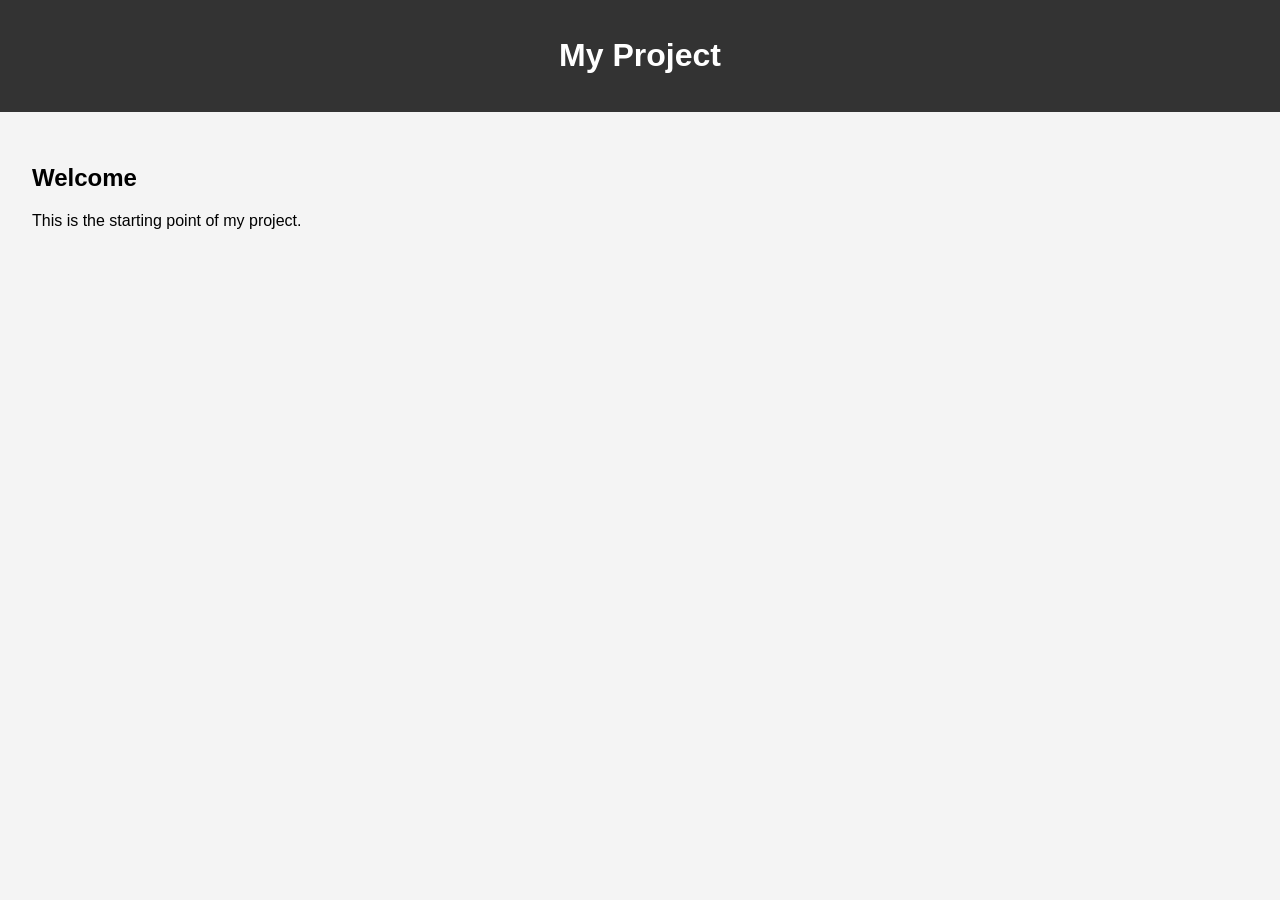
==== index.html @ 61f35910 "Added index and style files" ====
<!DOCTYPE html>
<html lang="en">
<head>
    <meta charset="UTF-8">
    <meta name="viewport" content="width=device-width, initial-scale=1.0">
    <title>My Project</title>
    <link rel="stylesheet" href="styles.css">
</head>
<body>

    <header>
        <h1>My Project</h1>
    </header>

    <main>
        <section>
            <h2>Welcome</h2>
            <p>This is the starting point of my project.</p>
        </section>
    </main>

</body>
</html>
---- styles.css ----
body {
    font-family: Arial, sans-serif;
    margin: 0;
    background-color: #f4f4f4;
}

header {
    background-color: #333;
    color: white;
    padding: 1rem;
    text-align: center;
}

main {
    padding: 2rem;
}
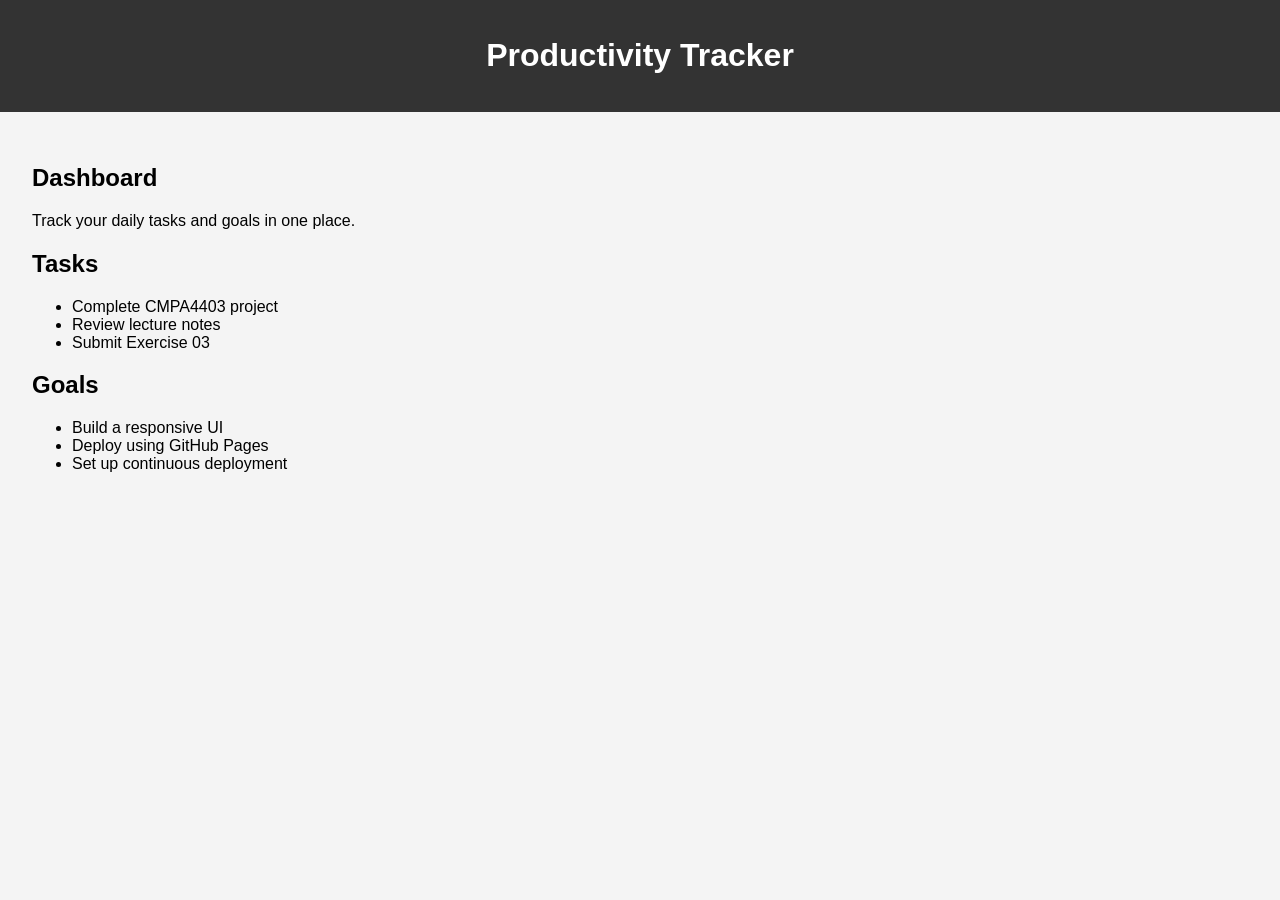
==== commit 9caf0f3d: "Update index.html added index page" ====
--- a/index.html
+++ b/index.html
@@ -3,21 +3,39 @@
 <head>
     <meta charset="UTF-8">
     <meta name="viewport" content="width=device-width, initial-scale=1.0">
-    <title>My Project</title>
+    <title>Productivity Tracker</title>
     <link rel="stylesheet" href="styles.css">
 </head>
 <body>
 
     <header>
-        <h1>My Project</h1>
+        <h1>Productivity Tracker</h1>
     </header>
 
     <main>
         <section>
-            <h2>Welcome</h2>
-            <p>This is the starting point of my project.</p>
+            <h2>Dashboard</h2>
+            <p>Track your daily tasks and goals in one place.</p>
+        </section>
+
+        <section>
+            <h2>Tasks</h2>
+            <ul>
+                <li>Complete CMPA4403 project</li>
+                <li>Review lecture notes</li>
+                <li>Submit Exercise 03</li>
+            </ul>
+        </section>
+
+        <section>
+            <h2>Goals</h2>
+            <ul>
+                <li>Build a responsive UI</li>
+                <li>Deploy using GitHub Pages</li>
+                <li>Set up continuous deployment</li>
+            </ul>
         </section>
     </main>
 
 </body>
-</html>+</html>
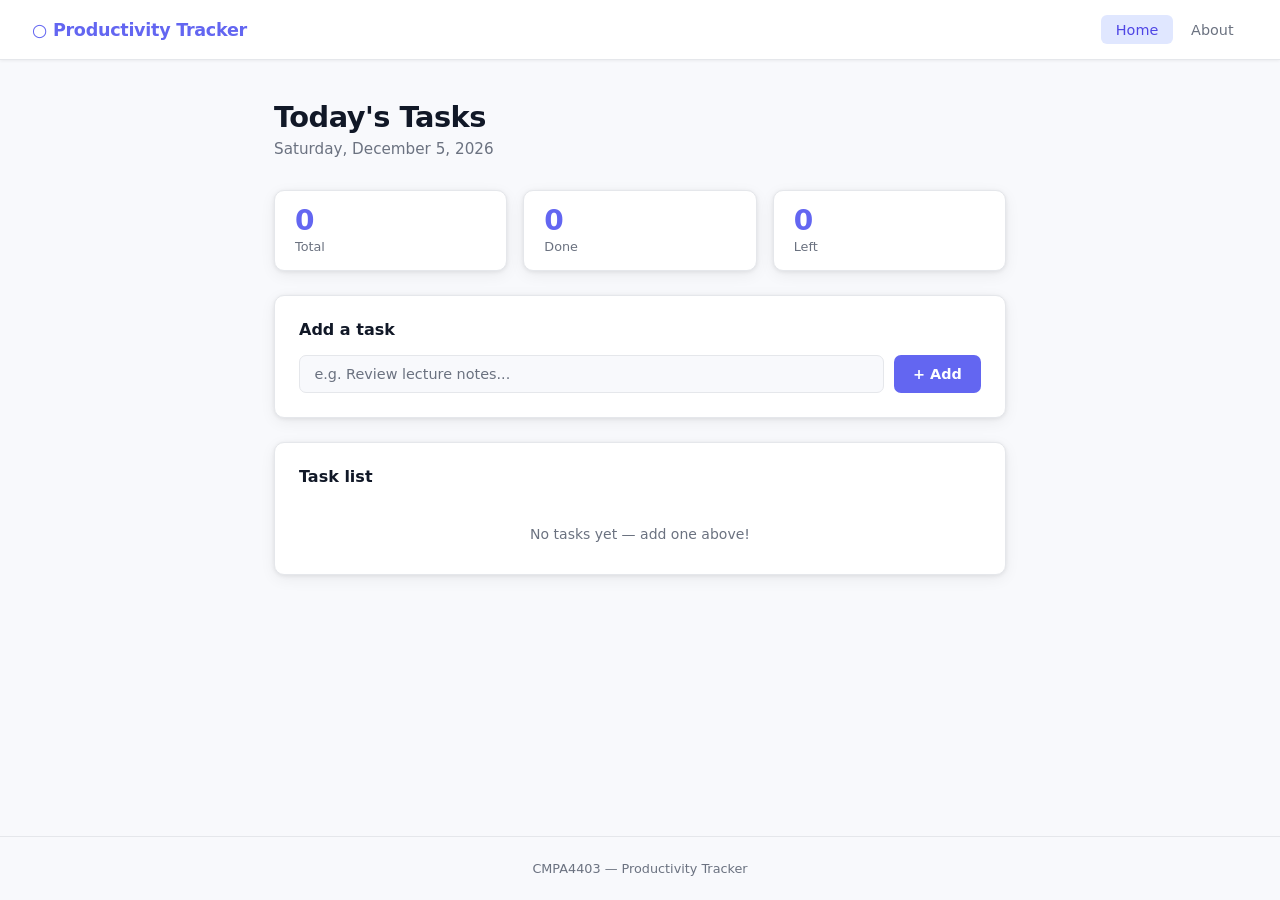
==== commit 6cdbd29e: "Update index.html" ====
--- a/index.html
+++ b/index.html
@@ -9,33 +9,146 @@
 <body>
 
     <header>
-        <h1>Productivity Tracker</h1>
+        <a class="logo" href="index.html">&#9675; Productivity Tracker</a>
+        <nav>
+            <a href="index.html" class="active">Home</a>
+            <a href="about.html">About</a>
+        </nav>
     </header>
 
     <main>
-        <section>
-            <h2>Dashboard</h2>
-            <p>Track your daily tasks and goals in one place.</p>
-        </section>
+        <div class="hero">
+            <h1>Today's Tasks</h1>
+            <p id="date-display"></p>
+        </div>
 
-        <section>
-            <h2>Tasks</h2>
-            <ul>
-                <li>Complete CMPA4403 project</li>
-                <li>Review lecture notes</li>
-                <li>Submit Exercise 03</li>
+        <div class="stats">
+            <div class="stat">
+                <div class="value" id="stat-total">0</div>
+                <div class="label">Total</div>
+            </div>
+            <div class="stat">
+                <div class="value" id="stat-done">0</div>
+                <div class="label">Done</div>
+            </div>
+            <div class="stat">
+                <div class="value" id="stat-left">0</div>
+                <div class="label">Left</div>
+            </div>
+        </div>
+
+        <div class="card">
+            <h2>Add a task</h2>
+            <form class="task-form" id="task-form">
+                <input
+                    type="text"
+                    id="task-input"
+                    placeholder="e.g. Review lecture notes..."
+                    autocomplete="off"
+                    maxlength="120"
+                />
+                <button type="submit" class="btn">+ Add</button>
+            </form>
+        </div>
+
+        <div class="card">
+            <h2>Task list</h2>
+            <ul class="task-list" id="task-list">
+                <li class="empty-state" id="empty-msg">No tasks yet — add one above!</li>
             </ul>
-        </section>
+        </div>
+    </main>
 
-        <section>
-            <h2>Goals</h2>
-            <ul>
-                <li>Build a responsive UI</li>
-                <li>Deploy using GitHub Pages</li>
-                <li>Set up continuous deployment</li>
-            </ul>
-        </section>
-    </main>
+    <footer>
+        CMPA4403 &mdash; Productivity Tracker
+    </footer>
+
+    <script>
+        // ── Date display ──
+        const dateEl = document.getElementById('date-display');
+        dateEl.textContent = new Date().toLocaleDateString('en-US', {
+            weekday: 'long', year: 'numeric', month: 'long', day: 'numeric'
+        });
+
+        // ── State (persisted in localStorage) ──
+        const STORAGE_KEY = 'pt_tasks';
+        let tasks = JSON.parse(localStorage.getItem(STORAGE_KEY) || '[]');
+
+        function save() {
+            localStorage.setItem(STORAGE_KEY, JSON.stringify(tasks));
+        }
+
+        // ── Render ──
+        function render() {
+            const list = document.getElementById('task-list');
+            const emptyMsg = document.getElementById('empty-msg');
+
+            // stats
+            const total = tasks.length;
+            const done = tasks.filter(t => t.done).length;
+            document.getElementById('stat-total').textContent = total;
+            document.getElementById('stat-done').textContent = done;
+            document.getElementById('stat-left').textContent = total - done;
+
+            // clear list (keep empty-msg element)
+            Array.from(list.querySelectorAll('.task-item')).forEach(el => el.remove());
+            emptyMsg.style.display = total === 0 ? 'block' : 'none';
+
+            tasks.forEach((task, i) => {
+                const li = document.createElement('li');
+                li.className = 'task-item' + (task.done ? ' done' : '');
+
+                const cb = document.createElement('input');
+                cb.type = 'checkbox';
+                cb.checked = task.done;
+                cb.addEventListener('change', () => {
+                    tasks[i].done = cb.checked;
+                    save();
+                    render();
+                });
+
+                const label = document.createElement('span');
+                label.className = 'task-label';
+                label.textContent = task.text;
+                label.addEventListener('click', () => {
+                    cb.checked = !cb.checked;
+                    tasks[i].done = cb.checked;
+                    save();
+                    render();
+                });
+
+                const del = document.createElement('button');
+                del.className = 'delete-btn';
+                del.title = 'Remove';
+                del.innerHTML = '&#10005;';
+                del.addEventListener('click', () => {
+                    tasks.splice(i, 1);
+                    save();
+                    render();
+                });
+
+                li.appendChild(cb);
+                li.appendChild(label);
+                li.appendChild(del);
+                list.appendChild(li);
+            });
+        }
+
+        // ── Add task ──
+        document.getElementById('task-form').addEventListener('submit', e => {
+            e.preventDefault();
+            const input = document.getElementById('task-input');
+            const text = input.value.trim();
+            if (!text) return;
+            tasks.push({ text, done: false });
+            save();
+            render();
+            input.value = '';
+            input.focus();
+        });
+
+        render();
+    </script>
 
 </body>
 </html>
--- a/styles.css
+++ b/styles.css
@@ -1,16 +1,328 @@
+/* ── Reset & Variables ── */
+*, *::before, *::after {
+    box-sizing: border-box;
+    margin: 0;
+    padding: 0;
+}
+
+:root {
+    --accent: #6366f1;
+    --accent-dark: #4f46e5;
+    --accent-light: #e0e7ff;
+    --bg: #f8f9fc;
+    --surface: #ffffff;
+    --border: #e5e7eb;
+    --text: #111827;
+    --muted: #6b7280;
+    --danger: #ef4444;
+    --success: #22c55e;
+    --radius: 10px;
+    --shadow: 0 1px 4px rgba(0,0,0,0.08), 0 4px 16px rgba(0,0,0,0.06);
+}
+
 body {
-    font-family: Arial, sans-serif;
-    margin: 0;
-    background-color: #f4f4f4;
-}
-
+    font-family: 'Segoe UI', system-ui, sans-serif;
+    background: var(--bg);
+    color: var(--text);
+    min-height: 100vh;
+    display: flex;
+    flex-direction: column;
+}
+
+/* ── Nav ── */
 header {
-    background-color: #333;
-    color: white;
-    padding: 1rem;
+    background: var(--surface);
+    border-bottom: 1px solid var(--border);
+    padding: 0 2rem;
+    display: flex;
+    align-items: center;
+    justify-content: space-between;
+    height: 60px;
+    position: sticky;
+    top: 0;
+    z-index: 10;
+    box-shadow: 0 1px 3px rgba(0,0,0,0.06);
+}
+
+.logo {
+    font-size: 1.1rem;
+    font-weight: 700;
+    color: var(--accent);
+    text-decoration: none;
+    letter-spacing: -0.3px;
+}
+
+nav {
+    display: flex;
+    gap: 0.25rem;
+}
+
+nav a {
+    text-decoration: none;
+    color: var(--muted);
+    font-size: 0.9rem;
+    font-weight: 500;
+    padding: 0.4rem 0.9rem;
+    border-radius: 6px;
+    transition: background 0.15s, color 0.15s;
+}
+
+nav a:hover {
+    background: var(--bg);
+    color: var(--text);
+}
+
+nav a.active {
+    background: var(--accent-light);
+    color: var(--accent-dark);
+}
+
+/* ── Main layout ── */
+main {
+    flex: 1;
+    max-width: 780px;
+    width: 100%;
+    margin: 2.5rem auto;
+    padding: 0 1.5rem;
+}
+
+/* ── Page hero ── */
+.hero {
+    margin-bottom: 2rem;
+}
+
+.hero h1 {
+    font-size: 1.8rem;
+    font-weight: 700;
+    letter-spacing: -0.5px;
+}
+
+.hero p {
+    color: var(--muted);
+    margin-top: 0.35rem;
+    font-size: 0.95rem;
+}
+
+/* ── Cards ── */
+.card {
+    background: var(--surface);
+    border: 1px solid var(--border);
+    border-radius: var(--radius);
+    padding: 1.5rem;
+    box-shadow: var(--shadow);
+    margin-bottom: 1.5rem;
+}
+
+.card h2 {
+    font-size: 1rem;
+    font-weight: 600;
+    margin-bottom: 1rem;
+    color: var(--text);
+}
+
+/* ── Task input ── */
+.task-form {
+    display: flex;
+    gap: 0.6rem;
+}
+
+.task-form input {
+    flex: 1;
+    border: 1px solid var(--border);
+    border-radius: 7px;
+    padding: 0.6rem 0.9rem;
+    font-size: 0.9rem;
+    font-family: inherit;
+    color: var(--text);
+    background: var(--bg);
+    transition: border-color 0.15s, box-shadow 0.15s;
+    outline: none;
+}
+
+.task-form input:focus {
+    border-color: var(--accent);
+    box-shadow: 0 0 0 3px rgba(99,102,241,0.15);
+}
+
+.task-form input::placeholder {
+    color: var(--muted);
+}
+
+.btn {
+    background: var(--accent);
+    color: #fff;
+    border: none;
+    border-radius: 7px;
+    padding: 0.6rem 1.2rem;
+    font-size: 0.9rem;
+    font-weight: 600;
+    font-family: inherit;
+    cursor: pointer;
+    transition: background 0.15s;
+    white-space: nowrap;
+}
+
+.btn:hover {
+    background: var(--accent-dark);
+}
+
+/* ── Task list ── */
+.task-list {
+    list-style: none;
+    margin-top: 1rem;
+    display: flex;
+    flex-direction: column;
+    gap: 0.5rem;
+}
+
+.task-item {
+    display: flex;
+    align-items: center;
+    gap: 0.75rem;
+    padding: 0.65rem 0.75rem;
+    border: 1px solid var(--border);
+    border-radius: 7px;
+    background: var(--bg);
+    transition: border-color 0.15s;
+}
+
+.task-item:hover {
+    border-color: #d1d5db;
+}
+
+.task-item input[type="checkbox"] {
+    width: 16px;
+    height: 16px;
+    accent-color: var(--accent);
+    cursor: pointer;
+    flex-shrink: 0;
+}
+
+.task-item .task-label {
+    flex: 1;
+    font-size: 0.9rem;
+    cursor: pointer;
+    transition: color 0.15s;
+}
+
+.task-item.done .task-label {
+    text-decoration: line-through;
+    color: var(--muted);
+}
+
+.task-item .delete-btn {
+    background: none;
+    border: none;
+    cursor: pointer;
+    color: #d1d5db;
+    font-size: 1rem;
+    line-height: 1;
+    padding: 0 0.2rem;
+    transition: color 0.15s;
+}
+
+.task-item .delete-btn:hover {
+    color: var(--danger);
+}
+
+.empty-state {
     text-align: center;
-}
-
-main {
-    padding: 2rem;
-}+    color: var(--muted);
+    font-size: 0.875rem;
+    padding: 1.5rem 0 0.5rem;
+}
+
+/* ── Stats bar ── */
+.stats {
+    display: grid;
+    grid-template-columns: repeat(3, 1fr);
+    gap: 1rem;
+    margin-bottom: 1.5rem;
+}
+
+.stat {
+    background: var(--surface);
+    border: 1px solid var(--border);
+    border-radius: var(--radius);
+    padding: 1rem 1.25rem;
+    box-shadow: var(--shadow);
+}
+
+.stat .value {
+    font-size: 1.75rem;
+    font-weight: 700;
+    color: var(--accent);
+    line-height: 1;
+}
+
+.stat .label {
+    font-size: 0.8rem;
+    color: var(--muted);
+    margin-top: 0.3rem;
+}
+
+/* ── About page ── */
+.about-section {
+    display: flex;
+    flex-direction: column;
+    gap: 1.5rem;
+}
+
+.about-section p {
+    font-size: 0.95rem;
+    line-height: 1.7;
+    color: #374151;
+}
+
+.tag-list {
+    display: flex;
+    flex-wrap: wrap;
+    gap: 0.5rem;
+    margin-top: 0.5rem;
+}
+
+.tag {
+    background: var(--accent-light);
+    color: var(--accent-dark);
+    font-size: 0.8rem;
+    font-weight: 600;
+    padding: 0.3rem 0.8rem;
+    border-radius: 999px;
+}
+
+/* ── Footer ── */
+footer {
+    text-align: center;
+    padding: 1.5rem;
+    font-size: 0.8rem;
+    color: var(--muted);
+    border-top: 1px solid var(--border);
+}
+
+/* ── Responsive ── */
+@media (max-width: 540px) {
+    header {
+        padding: 0 1rem;
+    }
+
+    main {
+        margin: 1.5rem auto;
+    }
+
+    .stats {
+        grid-template-columns: repeat(3, 1fr);
+        gap: 0.6rem;
+    }
+
+    .stat .value {
+        font-size: 1.4rem;
+    }
+
+    .task-form {
+        flex-direction: column;
+    }
+
+    .btn {
+        width: 100%;
+    }
+}
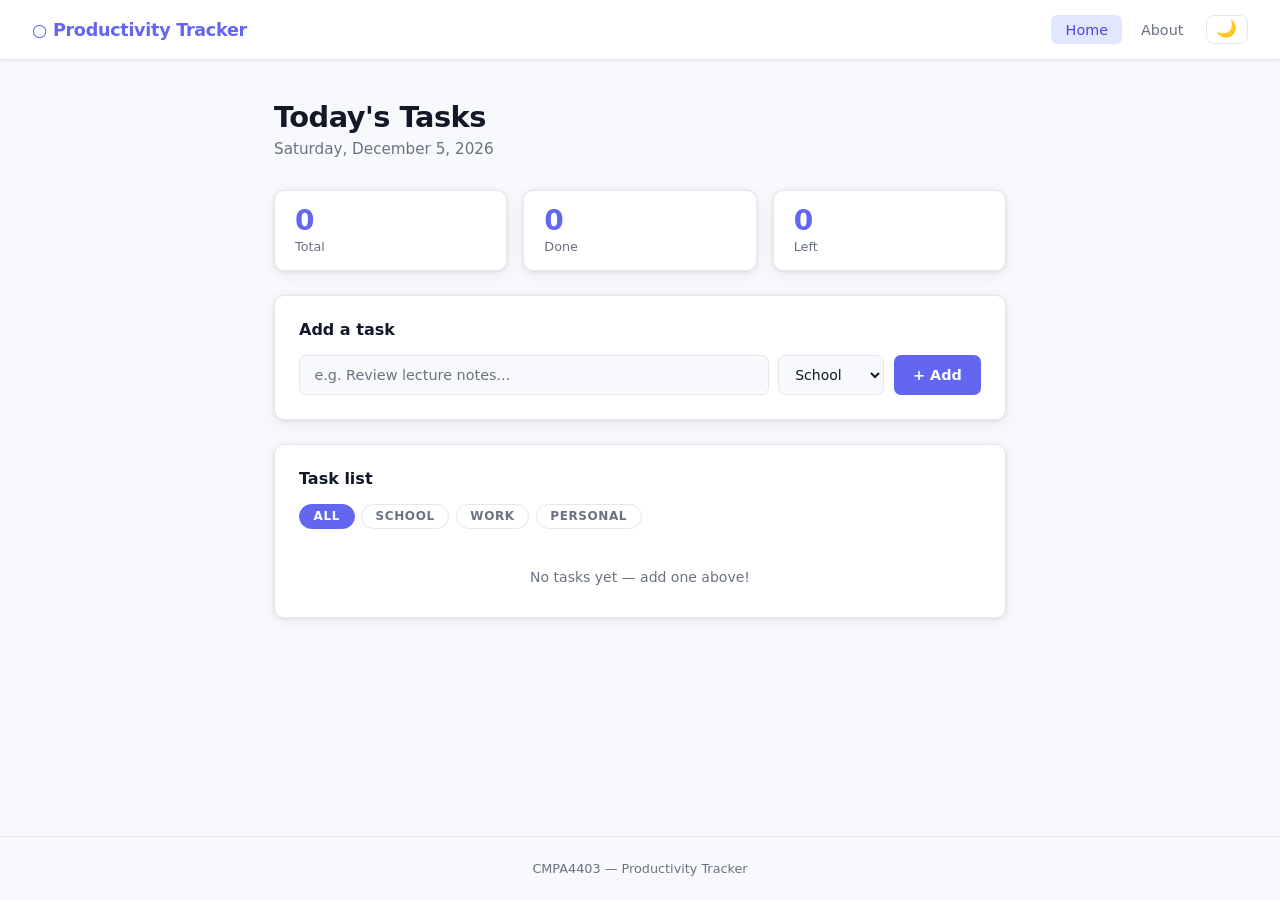
==== commit 7aa4ddc5: "Add categories, dark mode, and hover transitions" ====
--- a/index.html
+++ b/index.html
@@ -4,16 +4,21 @@
     <meta charset="UTF-8">
     <meta name="viewport" content="width=device-width, initial-scale=1.0">
     <title>Productivity Tracker</title>
+    <!-- Anti-flash: apply saved theme before paint -->
+    <script>(function(){var t=localStorage.getItem('pt_theme')||'light';document.documentElement.setAttribute('data-theme',t);})();</script>
     <link rel="stylesheet" href="styles.css">
 </head>
 <body>
 
     <header>
         <a class="logo" href="index.html">&#9675; Productivity Tracker</a>
-        <nav>
-            <a href="index.html" class="active">Home</a>
-            <a href="about.html">About</a>
-        </nav>
+        <div class="header-right">
+            <nav>
+                <a href="index.html" class="active">Home</a>
+                <a href="about.html">About</a>
+            </nav>
+            <button class="theme-toggle" id="theme-toggle" title="Toggle dark mode">🌙</button>
+        </div>
     </header>
 
     <main>
@@ -47,12 +52,23 @@
                     autocomplete="off"
                     maxlength="120"
                 />
+                <select id="cat-select">
+                    <option value="school">School</option>
+                    <option value="work">Work</option>
+                    <option value="personal">Personal</option>
+                </select>
                 <button type="submit" class="btn">+ Add</button>
             </form>
         </div>
 
         <div class="card">
             <h2>Task list</h2>
+            <div class="filter-tabs">
+                <button class="filter-btn active" data-filter="all">All</button>
+                <button class="filter-btn" data-filter="school">School</button>
+                <button class="filter-btn" data-filter="work">Work</button>
+                <button class="filter-btn" data-filter="personal">Personal</button>
+            </div>
             <ul class="task-list" id="task-list">
                 <li class="empty-state" id="empty-msg">No tasks yet — add one above!</li>
             </ul>
@@ -65,70 +81,109 @@
 
     <script>
         // ── Date display ──
-        const dateEl = document.getElementById('date-display');
-        dateEl.textContent = new Date().toLocaleDateString('en-US', {
+        document.getElementById('date-display').textContent = new Date().toLocaleDateString('en-US', {
             weekday: 'long', year: 'numeric', month: 'long', day: 'numeric'
         });
 
-        // ── State (persisted in localStorage) ──
+        // ── Dark mode toggle ──
+        const themeToggle = document.getElementById('theme-toggle');
+        const root = document.documentElement;
+
+        function syncToggleIcon() {
+            themeToggle.textContent = root.getAttribute('data-theme') === 'dark' ? '☀️' : '🌙';
+        }
+        syncToggleIcon();
+
+        themeToggle.addEventListener('click', () => {
+            const next = root.getAttribute('data-theme') === 'dark' ? 'light' : 'dark';
+            root.setAttribute('data-theme', next);
+            localStorage.setItem('pt_theme', next);
+            syncToggleIcon();
+        });
+
+        // ── State ──
         const STORAGE_KEY = 'pt_tasks';
         let tasks = JSON.parse(localStorage.getItem(STORAGE_KEY) || '[]');
+        let activeFilter = 'all';
 
         function save() {
             localStorage.setItem(STORAGE_KEY, JSON.stringify(tasks));
         }
+
+        // ── Filter tabs ──
+        document.querySelectorAll('.filter-btn').forEach(btn => {
+            btn.addEventListener('click', () => {
+                activeFilter = btn.dataset.filter;
+                document.querySelectorAll('.filter-btn').forEach(b => b.classList.remove('active'));
+                btn.classList.add('active');
+                render();
+            });
+        });
 
         // ── Render ──
         function render() {
             const list = document.getElementById('task-list');
             const emptyMsg = document.getElementById('empty-msg');
 
-            // stats
+            // Stats always reflect all tasks
             const total = tasks.length;
-            const done = tasks.filter(t => t.done).length;
+            const done  = tasks.filter(t => t.done).length;
             document.getElementById('stat-total').textContent = total;
-            document.getElementById('stat-done').textContent = done;
-            document.getElementById('stat-left').textContent = total - done;
-
-            // clear list (keep empty-msg element)
+            document.getElementById('stat-done').textContent  = done;
+            document.getElementById('stat-left').textContent  = total - done;
+
+            // Clear existing items
             Array.from(list.querySelectorAll('.task-item')).forEach(el => el.remove());
-            emptyMsg.style.display = total === 0 ? 'block' : 'none';
-
-            tasks.forEach((task, i) => {
+
+            // Filter
+            const filtered = activeFilter === 'all'
+                ? tasks
+                : tasks.filter(t => t.category === activeFilter);
+
+            emptyMsg.style.display = filtered.length === 0 ? 'block' : 'none';
+            emptyMsg.textContent   = tasks.length === 0
+                ? 'No tasks yet — add one above!'
+                : `No ${activeFilter} tasks.`;
+
+            filtered.forEach(task => {
+                const realIdx = tasks.indexOf(task);
                 const li = document.createElement('li');
                 li.className = 'task-item' + (task.done ? ' done' : '');
+                if (task.category) li.dataset.category = task.category;
 
                 const cb = document.createElement('input');
-                cb.type = 'checkbox';
+                cb.type    = 'checkbox';
                 cb.checked = task.done;
                 cb.addEventListener('change', () => {
-                    tasks[i].done = cb.checked;
-                    save();
-                    render();
+                    tasks[realIdx].done = cb.checked;
+                    save(); render();
                 });
 
                 const label = document.createElement('span');
-                label.className = 'task-label';
+                label.className   = 'task-label';
                 label.textContent = task.text;
                 label.addEventListener('click', () => {
                     cb.checked = !cb.checked;
-                    tasks[i].done = cb.checked;
-                    save();
-                    render();
+                    tasks[realIdx].done = cb.checked;
+                    save(); render();
                 });
+
+                const badge = document.createElement('span');
+                badge.className   = `cat-badge cat-${task.category}`;
+                badge.textContent = task.category;
 
                 const del = document.createElement('button');
                 del.className = 'delete-btn';
-                del.title = 'Remove';
+                del.title     = 'Remove';
                 del.innerHTML = '&#10005;';
                 del.addEventListener('click', () => {
-                    tasks.splice(i, 1);
-                    save();
-                    render();
+                    tasks.splice(realIdx, 1);
+                    save(); render();
                 });
 
                 li.appendChild(cb);
                 li.appendChild(label);
+                if (task.category) li.appendChild(badge);
                 li.appendChild(del);
                 list.appendChild(li);
             });
@@ -138,9 +193,9 @@
         document.getElementById('task-form').addEventListener('submit', e => {
             e.preventDefault();
             const input = document.getElementById('task-input');
-            const text = input.value.trim();
+            const text  = input.value.trim();
             if (!text) return;
-            tasks.push({ text, done: false });
+            tasks.push({ text, done: false, category: document.getElementById('cat-select').value });
             save();
             render();
             input.value = '';
--- a/styles.css
+++ b/styles.css
@@ -6,18 +6,53 @@
 }
 
 :root {
-    --accent: #6366f1;
-    --accent-dark: #4f46e5;
+    --accent:       #6366f1;
+    --accent-dark:  #4f46e5;
     --accent-light: #e0e7ff;
-    --bg: #f8f9fc;
-    --surface: #ffffff;
-    --border: #e5e7eb;
-    --text: #111827;
-    --muted: #6b7280;
-    --danger: #ef4444;
-    --success: #22c55e;
-    --radius: 10px;
-    --shadow: 0 1px 4px rgba(0,0,0,0.08), 0 4px 16px rgba(0,0,0,0.06);
+    --bg:           #f8f9fc;
+    --surface:      #ffffff;
+    --border:       #e5e7eb;
+    --text:         #111827;
+    --muted:        #6b7280;
+    --danger:       #ef4444;
+    --radius:       10px;
+    --shadow:       0 1px 4px rgba(0,0,0,0.08), 0 4px 16px rgba(0,0,0,0.06);
+
+    /* Category palette */
+    --cat-school-bg:     #dbeafe;
+    --cat-school-text:   #1d4ed8;
+    --cat-school-border: #3b82f6;
+    --cat-work-bg:       #fef3c7;
+    --cat-work-text:     #b45309;
+    --cat-work-border:   #f59e0b;
+    --cat-personal-bg:   #d1fae5;
+    --cat-personal-text: #065f46;
+    --cat-personal-border: #10b981;
+}
+
+[data-theme="dark"] {
+    --bg:           #0f1117;
+    --surface:      #1a1d27;
+    --border:       #2a2d3e;
+    --text:         #e8e9f0;
+    --muted:        #6b7080;
+    --accent:       #818cf8;
+    --accent-dark:  #6366f1;
+    --accent-light: rgba(99,102,241,0.18);
+    --shadow:       0 1px 4px rgba(0,0,0,0.3), 0 4px 16px rgba(0,0,0,0.2);
+
+    --cat-school-bg:     rgba(59,130,246,0.18);
+    --cat-school-text:   #93c5fd;
+    --cat-work-bg:       rgba(245,158,11,0.18);
+    --cat-work-text:     #fcd34d;
+    --cat-personal-bg:   rgba(16,185,129,0.18);
+    --cat-personal-text: #6ee7b7;
+}
+
+/* ── Theme transition ── */
+body, header, .card, .stat, .task-item,
+.task-form input, .task-form select, footer {
+    transition: background 0.25s, color 0.25s, border-color 0.25s, box-shadow 0.25s;
 }
 
 body {
@@ -29,7 +64,7 @@
     flex-direction: column;
 }
 
-/* ── Nav ── */
+/* ── Header / Nav ── */
 header {
     background: var(--surface);
     border-bottom: 1px solid var(--border);
@@ -50,6 +85,15 @@
     color: var(--accent);
     text-decoration: none;
     letter-spacing: -0.3px;
+    transition: opacity 0.15s;
+}
+
+.logo:hover { opacity: 0.8; }
+
+.header-right {
+    display: flex;
+    align-items: center;
+    gap: 0.5rem;
 }
 
 nav {
@@ -75,6 +119,24 @@
 nav a.active {
     background: var(--accent-light);
     color: var(--accent-dark);
+}
+
+/* ── Dark mode toggle ── */
+.theme-toggle {
+    background: none;
+    border: 1px solid var(--border);
+    border-radius: 8px;
+    padding: 0.3rem 0.6rem;
+    font-size: 1.05rem;
+    cursor: pointer;
+    line-height: 1;
+    color: var(--text);
+    transition: background 0.15s, border-color 0.15s, transform 0.2s;
+}
+
+.theme-toggle:hover {
+    background: var(--bg);
+    transform: scale(1.12) rotate(18deg);
 }
 
 /* ── Main layout ── */
@@ -86,10 +148,8 @@
     padding: 0 1.5rem;
 }
 
-/* ── Page hero ── */
-.hero {
-    margin-bottom: 2rem;
-}
+/* ── Hero ── */
+.hero { margin-bottom: 2rem; }
 
 .hero h1 {
     font-size: 1.8rem;
@@ -120,14 +180,16 @@
     color: var(--text);
 }
 
-/* ── Task input ── */
+/* ── Task form ── */
 .task-form {
     display: flex;
     gap: 0.6rem;
+    flex-wrap: wrap;
 }
 
 .task-form input {
     flex: 1;
+    min-width: 160px;
     border: 1px solid var(--border);
     border-radius: 7px;
     padding: 0.6rem 0.9rem;
@@ -135,8 +197,8 @@
     font-family: inherit;
     color: var(--text);
     background: var(--bg);
+    outline: none;
     transition: border-color 0.15s, box-shadow 0.15s;
-    outline: none;
 }
 
 .task-form input:focus {
@@ -144,8 +206,24 @@
     box-shadow: 0 0 0 3px rgba(99,102,241,0.15);
 }
 
-.task-form input::placeholder {
-    color: var(--muted);
+.task-form input::placeholder { color: var(--muted); }
+
+.task-form select {
+    border: 1px solid var(--border);
+    border-radius: 7px;
+    padding: 0.6rem 0.75rem;
+    font-size: 0.875rem;
+    font-family: inherit;
+    color: var(--text);
+    background: var(--bg);
+    cursor: pointer;
+    outline: none;
+    transition: border-color 0.15s, box-shadow 0.15s;
+}
+
+.task-form select:focus {
+    border-color: var(--accent);
+    box-shadow: 0 0 0 3px rgba(99,102,241,0.15);
 }
 
 .btn {
@@ -158,18 +236,54 @@
     font-weight: 600;
     font-family: inherit;
     cursor: pointer;
-    transition: background 0.15s;
     white-space: nowrap;
+    transition: background 0.15s, transform 0.12s, box-shadow 0.12s;
 }
 
 .btn:hover {
     background: var(--accent-dark);
-}
+    transform: translateY(-1px);
+    box-shadow: 0 4px 12px rgba(99,102,241,0.35);
+}
+
+.btn:active { transform: translateY(0); }
+
+/* ── Category filter tabs ── */
+.filter-tabs {
+    display: flex;
+    gap: 0.4rem;
+    margin-bottom: 1rem;
+    flex-wrap: wrap;
+}
+
+.filter-btn {
+    background: none;
+    border: 1px solid var(--border);
+    border-radius: 999px;
+    padding: 0.28rem 0.85rem;
+    font-size: 0.75rem;
+    font-weight: 700;
+    font-family: inherit;
+    color: var(--muted);
+    cursor: pointer;
+    text-transform: uppercase;
+    letter-spacing: 0.05em;
+    transition: all 0.15s;
+}
+
+.filter-btn:hover {
+    border-color: var(--accent);
+    color: var(--accent);
+}
+
+.filter-btn.active                          { background: var(--accent);              border-color: var(--accent);              color: #fff; }
+.filter-btn[data-filter="school"].active    { background: var(--cat-school-border);   border-color: var(--cat-school-border);   color: #fff; }
+.filter-btn[data-filter="work"].active      { background: var(--cat-work-border);     border-color: var(--cat-work-border);     color: #fff; }
+.filter-btn[data-filter="personal"].active  { background: var(--cat-personal-border); border-color: var(--cat-personal-border); color: #fff; }
 
 /* ── Task list ── */
 .task-list {
     list-style: none;
-    margin-top: 1rem;
     display: flex;
     flex-direction: column;
     gap: 0.5rem;
@@ -179,16 +293,22 @@
     display: flex;
     align-items: center;
     gap: 0.75rem;
-    padding: 0.65rem 0.75rem;
-    border: 1px solid var(--border);
+    padding: 0.65rem 0.75rem 0.65rem 0.65rem;
+    border: 1px solid var(--border);
+    border-left: 4px solid var(--border);
     border-radius: 7px;
     background: var(--bg);
-    transition: border-color 0.15s;
+    transition: transform 0.18s, box-shadow 0.18s;
 }
 
 .task-item:hover {
-    border-color: #d1d5db;
-}
+    transform: translateY(-1px);
+    box-shadow: 0 4px 14px rgba(0,0,0,0.08);
+}
+
+.task-item[data-category="school"]   { border-left-color: var(--cat-school-border); }
+.task-item[data-category="work"]     { border-left-color: var(--cat-work-border); }
+.task-item[data-category="personal"] { border-left-color: var(--cat-personal-border); }
 
 .task-item input[type="checkbox"] {
     width: 16px;
@@ -210,6 +330,22 @@
     color: var(--muted);
 }
 
+/* ── Category badge ── */
+.cat-badge {
+    font-size: 0.68rem;
+    font-weight: 700;
+    padding: 0.18rem 0.55rem;
+    border-radius: 999px;
+    text-transform: uppercase;
+    letter-spacing: 0.05em;
+    white-space: nowrap;
+    flex-shrink: 0;
+}
+
+.cat-badge.cat-school   { background: var(--cat-school-bg);   color: var(--cat-school-text); }
+.cat-badge.cat-work     { background: var(--cat-work-bg);     color: var(--cat-work-text); }
+.cat-badge.cat-personal { background: var(--cat-personal-bg); color: var(--cat-personal-text); }
+
 .task-item .delete-btn {
     background: none;
     border: none;
@@ -218,11 +354,13 @@
     font-size: 1rem;
     line-height: 1;
     padding: 0 0.2rem;
-    transition: color 0.15s;
+    flex-shrink: 0;
+    transition: color 0.15s, transform 0.12s;
 }
 
 .task-item .delete-btn:hover {
     color: var(--danger);
+    transform: scale(1.2);
 }
 
 .empty-state {
@@ -232,7 +370,7 @@
     padding: 1.5rem 0 0.5rem;
 }
 
-/* ── Stats bar ── */
+/* ── Stats ── */
 .stats {
     display: grid;
     grid-template-columns: repeat(3, 1fr);
@@ -246,6 +384,13 @@
     border-radius: var(--radius);
     padding: 1rem 1.25rem;
     box-shadow: var(--shadow);
+    transition: transform 0.18s, box-shadow 0.18s;
+    cursor: default;
+}
+
+.stat:hover {
+    transform: translateY(-2px);
+    box-shadow: 0 6px 20px rgba(0,0,0,0.1);
 }
 
 .stat .value {
@@ -271,7 +416,7 @@
 .about-section p {
     font-size: 0.95rem;
     line-height: 1.7;
-    color: #374151;
+    color: var(--text);
 }
 
 .tag-list {
@@ -301,28 +446,12 @@
 
 /* ── Responsive ── */
 @media (max-width: 540px) {
-    header {
-        padding: 0 1rem;
-    }
-
-    main {
-        margin: 1.5rem auto;
-    }
-
-    .stats {
-        grid-template-columns: repeat(3, 1fr);
-        gap: 0.6rem;
-    }
-
-    .stat .value {
-        font-size: 1.4rem;
-    }
-
-    .task-form {
-        flex-direction: column;
-    }
-
-    .btn {
-        width: 100%;
-    }
-}
+    header { padding: 0 1rem; }
+    main { margin: 1.5rem auto; }
+
+    .stats { gap: 0.6rem; }
+    .stat .value { font-size: 1.4rem; }
+
+    .task-form { flex-direction: column; }
+    .task-form select, .btn { width: 100%; }
+}
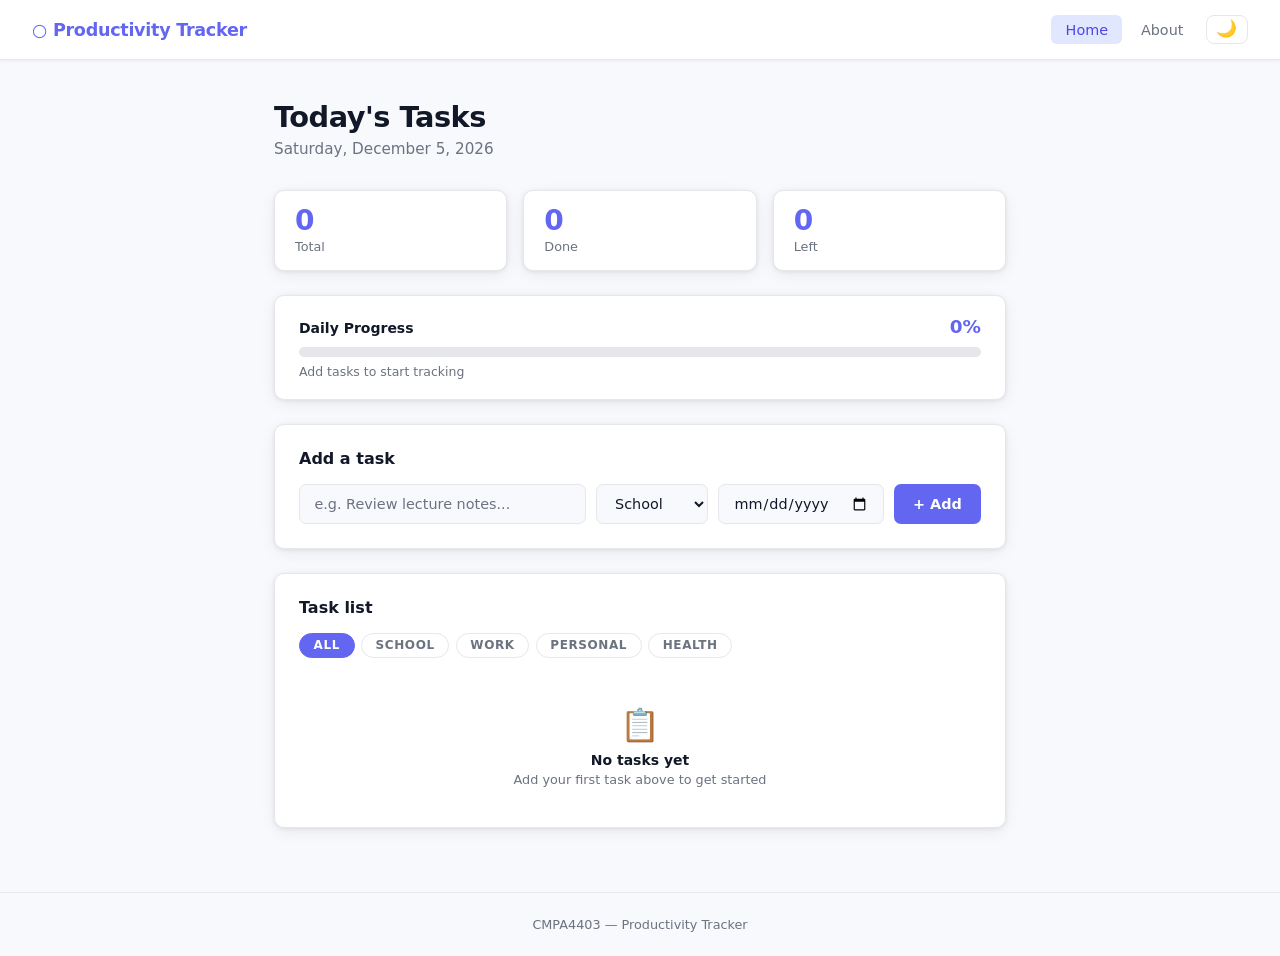
==== commit cd766b69: "Add progress bar, due dates with overdue flagging, Health category, and input validation" ====
--- a/index.html
+++ b/index.html
@@ -5,7 +5,7 @@
     <meta name="viewport" content="width=device-width, initial-scale=1.0">
     <title>Productivity Tracker</title>
     <!-- Anti-flash: apply saved theme before paint -->
-    <script>(function(){var t=localStorage.getItem('pt_theme')||'light';document.documentElement.setAttribute('data-theme',t);})();</script>
+    <script>try{var t=localStorage.getItem('pt_theme')||'light';document.documentElement.setAttribute('data-theme',t);}catch(e){document.documentElement.setAttribute('data-theme','light');}</script>
     <link rel="stylesheet" href="styles.css">
 </head>
 <body>
@@ -27,6 +27,7 @@
             <p id="date-display"></p>
         </div>
 
+        <!-- Stats -->
         <div class="stats">
             <div class="stat">
                 <div class="value" id="stat-total">0</div>
@@ -42,25 +43,44 @@
             </div>
         </div>
 
+        <!-- Progress bar -->
+        <div class="progress-wrap">
+            <div class="progress-header">
+                <span class="progress-title">Daily Progress</span>
+                <span class="progress-pct" id="progress-pct">0%</span>
+            </div>
+            <div class="progress-track">
+                <div class="progress-fill" id="progress-fill"></div>
+            </div>
+            <div class="progress-sub" id="progress-sub">Add tasks to start tracking</div>
+        </div>
+
+        <!-- Add task -->
         <div class="card">
             <h2>Add a task</h2>
             <form class="task-form" id="task-form">
-                <input
-                    type="text"
-                    id="task-input"
-                    placeholder="e.g. Review lecture notes..."
-                    autocomplete="off"
-                    maxlength="120"
-                />
-                <select id="cat-select">
-                    <option value="school">School</option>
-                    <option value="work">Work</option>
-                    <option value="personal">Personal</option>
-                </select>
-                <button type="submit" class="btn">+ Add</button>
+                <div class="form-inputs">
+                    <input
+                        type="text"
+                        id="task-input"
+                        placeholder="e.g. Review lecture notes..."
+                        autocomplete="off"
+                        maxlength="120"
+                    />
+                    <select id="cat-select">
+                        <option value="school">School</option>
+                        <option value="work">Work</option>
+                        <option value="personal">Personal</option>
+                        <option value="health">Health</option>
+                    </select>
+                    <input type="date" id="date-input" title="Due date (optional)" />
+                    <button type="submit" class="btn">+ Add</button>
+                </div>
+                <p class="form-error" id="form-error">Please enter a task name.</p>
             </form>
         </div>
 
+        <!-- Task list -->
         <div class="card">
             <h2>Task list</h2>
             <div class="filter-tabs">
@@ -68,9 +88,14 @@
                 <button class="filter-btn" data-filter="school">School</button>
                 <button class="filter-btn" data-filter="work">Work</button>
                 <button class="filter-btn" data-filter="personal">Personal</button>
+                <button class="filter-btn" data-filter="health">Health</button>
             </div>
             <ul class="task-list" id="task-list">
-                <li class="empty-state" id="empty-msg">No tasks yet — add one above!</li>
+                <li class="empty-state" id="empty-msg">
+                    <div class="empty-state-icon">📋</div>
+                    <div class="empty-state-text">No tasks yet</div>
+                    <div class="empty-state-sub">Add your first task above to get started</div>
+                </li>
             </ul>
         </div>
     </main>
@@ -97,7 +122,7 @@
         themeToggle.addEventListener('click', () => {
             const next = root.getAttribute('data-theme') === 'dark' ? 'light' : 'dark';
             root.setAttribute('data-theme', next);
-            localStorage.setItem('pt_theme', next);
+            try { localStorage.setItem('pt_theme', next); } catch(e) {}
             syncToggleIcon();
         });
 
@@ -107,7 +132,45 @@
         let activeFilter = 'all';
 
         function save() {
-            localStorage.setItem(STORAGE_KEY, JSON.stringify(tasks));
+            try { localStorage.setItem(STORAGE_KEY, JSON.stringify(tasks)); } catch(e) {}
+        }
+
+        // ── Due date helpers ──
+        function parseLocalDate(str) {
+            // Parse YYYY-MM-DD as local date to avoid UTC timezone shifts
+            const [y, m, d] = str.split('-').map(Number);
+            return new Date(y, m - 1, d);
+        }
+
+        function getDueStatus(task) {
+            if (!task.dueDate || task.done) return null;
+            const today = new Date(); today.setHours(0, 0, 0, 0);
+            const due   = parseLocalDate(task.dueDate);
+            if (due < today) return 'overdue';
+            if (due.getTime() === today.getTime()) return 'today';
+            return 'upcoming';
+        }
+
+        function formatDate(str) {
+            return parseLocalDate(str).toLocaleDateString('en-US', { month: 'short', day: 'numeric' });
+        }
+
+        // ── Progress bar ──
+        function updateProgress() {
+            const total = tasks.length;
+            const done  = tasks.filter(t => t.done).length;
+            const pct   = total === 0 ? 0 : Math.round((done / total) * 100);
+
+            const fill = document.getElementById('progress-fill');
+            const pctEl = document.getElementById('progress-pct');
+            const sub   = document.getElementById('progress-sub');
+
+            fill.style.width = pct + '%';
+            fill.classList.toggle('complete', pct === 100 && total > 0);
+            pctEl.textContent = pct + '%';
+            sub.textContent = total === 0
+                ? 'Add tasks to start tracking'
+                : `${done} of ${total} task${total !== 1 ? 's' : ''} complete`;
         }
 
         // ── Filter tabs ──
@@ -122,35 +185,45 @@
 
         // ── Render ──
         function render() {
-            const list = document.getElementById('task-list');
+            const list     = document.getElementById('task-list');
             const emptyMsg = document.getElementById('empty-msg');
 
-            // Stats always reflect all tasks
+            // Stats
             const total = tasks.length;
             const done  = tasks.filter(t => t.done).length;
             document.getElementById('stat-total').textContent = total;
             document.getElementById('stat-done').textContent  = done;
             document.getElementById('stat-left').textContent  = total - done;
-
-            // Clear existing items
+            updateProgress();
+
+            // Clear task items
             Array.from(list.querySelectorAll('.task-item')).forEach(el => el.remove());
 
-            // Filter
             const filtered = activeFilter === 'all'
                 ? tasks
                 : tasks.filter(t => t.category === activeFilter);
 
             emptyMsg.style.display = filtered.length === 0 ? 'block' : 'none';
-            emptyMsg.textContent   = tasks.length === 0
-                ? 'No tasks yet — add one above!'
-                : `No ${activeFilter} tasks.`;
+            // Update empty state messaging depending on context
+            const emptyText = emptyMsg.querySelector('.empty-state-text');
+            const emptySub  = emptyMsg.querySelector('.empty-state-sub');
+            if (tasks.length === 0) {
+                emptyText.textContent = 'No tasks yet';
+                emptySub.textContent  = 'Add your first task above to get started';
+            } else {
+                emptyText.textContent = `No ${activeFilter} tasks`;
+                emptySub.textContent  = 'Try a different filter or add a new task';
+            }
 
             filtered.forEach(task => {
-                const realIdx = tasks.indexOf(task);
+                const realIdx  = tasks.indexOf(task);
+                const status   = getDueStatus(task);
+
                 const li = document.createElement('li');
                 li.className = 'task-item' + (task.done ? ' done' : '');
                 if (task.category) li.dataset.category = task.category;
 
+                // Checkbox
                 const cb = document.createElement('input');
                 cb.type    = 'checkbox';
                 cb.checked = task.done;
@@ -159,6 +232,7 @@
                     save(); render();
                 });
 
+                // Label
                 const label = document.createElement('span');
                 label.className   = 'task-label';
                 label.textContent = task.text;
@@ -168,10 +242,22 @@
                     save(); render();
                 });
 
+                // Category badge
                 const badge = document.createElement('span');
                 badge.className   = `cat-badge cat-${task.category}`;
                 badge.textContent = task.category;
 
+                // Due date label
+                let dueEl = null;
+                if (task.dueDate) {
+                    dueEl = document.createElement('span');
+                    dueEl.className = 'due-label';
+                    if (status === 'overdue')  { dueEl.classList.add('overdue');   dueEl.textContent = '⚠ ' + formatDate(task.dueDate); }
+                    else if (status === 'today'){ dueEl.classList.add('due-today'); dueEl.textContent = '📅 Today'; }
+                    else                        { dueEl.textContent = '📅 ' + formatDate(task.dueDate); }
+                }
+
+                // Delete button
                 const del = document.createElement('button');
                 del.className = 'delete-btn';
                 del.title     = 'Remove';
@@ -184,22 +270,50 @@
                 li.appendChild(cb);
                 li.appendChild(label);
                 if (task.category) li.appendChild(badge);
+                if (dueEl)         li.appendChild(dueEl);
                 li.appendChild(del);
                 list.appendChild(li);
             });
         }
 
-        // ── Add task ──
+        // ── Add task with validation ──
+        const taskInput  = document.getElementById('task-input');
+        const formError  = document.getElementById('form-error');
+
+        taskInput.addEventListener('input', () => {
+            taskInput.classList.remove('error');
+            formError.classList.remove('visible');
+        });
+
+        taskInput.addEventListener('animationend', () => {
+            taskInput.classList.remove('error');
+        });
+
         document.getElementById('task-form').addEventListener('submit', e => {
             e.preventDefault();
-            const input = document.getElementById('task-input');
-            const text  = input.value.trim();
-            if (!text) return;
-            tasks.push({ text, done: false, category: document.getElementById('cat-select').value });
+            const text = taskInput.value.trim();
+
+            if (!text) {
+                formError.classList.add('visible');
+                taskInput.classList.remove('error');
+                void taskInput.offsetWidth; // force reflow to restart animation
+                taskInput.classList.add('error');
+                taskInput.focus();
+                return;
+            }
+
+            formError.classList.remove('visible');
+            tasks.push({
+                text,
+                done:     false,
+                category: document.getElementById('cat-select').value,
+                dueDate:  document.getElementById('date-input').value || null
+            });
             save();
             render();
-            input.value = '';
-            input.focus();
+            taskInput.value = '';
+            document.getElementById('date-input').value = '';
+            taskInput.focus();
         });
 
         render();
--- a/styles.css
+++ b/styles.css
@@ -15,19 +15,23 @@
     --text:         #111827;
     --muted:        #6b7280;
     --danger:       #ef4444;
+    --success:      #22c55e;
     --radius:       10px;
     --shadow:       0 1px 4px rgba(0,0,0,0.08), 0 4px 16px rgba(0,0,0,0.06);
 
     /* Category palette */
-    --cat-school-bg:     #dbeafe;
-    --cat-school-text:   #1d4ed8;
-    --cat-school-border: #3b82f6;
-    --cat-work-bg:       #fef3c7;
-    --cat-work-text:     #b45309;
-    --cat-work-border:   #f59e0b;
-    --cat-personal-bg:   #d1fae5;
-    --cat-personal-text: #065f46;
-    --cat-personal-border: #10b981;
+    --cat-school-bg:      #dbeafe;
+    --cat-school-text:    #1d4ed8;
+    --cat-school-border:  #3b82f6;
+    --cat-work-bg:        #fef3c7;
+    --cat-work-text:      #b45309;
+    --cat-work-border:    #f59e0b;
+    --cat-personal-bg:    #d1fae5;
+    --cat-personal-text:  #065f46;
+    --cat-personal-border:#10b981;
+    --cat-health-bg:      #fce7f3;
+    --cat-health-text:    #9d174d;
+    --cat-health-border:  #ec4899;
 }
 
 [data-theme="dark"] {
@@ -41,16 +45,18 @@
     --accent-light: rgba(99,102,241,0.18);
     --shadow:       0 1px 4px rgba(0,0,0,0.3), 0 4px 16px rgba(0,0,0,0.2);
 
-    --cat-school-bg:     rgba(59,130,246,0.18);
-    --cat-school-text:   #93c5fd;
-    --cat-work-bg:       rgba(245,158,11,0.18);
-    --cat-work-text:     #fcd34d;
-    --cat-personal-bg:   rgba(16,185,129,0.18);
-    --cat-personal-text: #6ee7b7;
-}
-
-/* ── Theme transition ── */
-body, header, .card, .stat, .task-item,
+    --cat-school-bg:      rgba(59,130,246,0.18);
+    --cat-school-text:    #93c5fd;
+    --cat-work-bg:        rgba(245,158,11,0.18);
+    --cat-work-text:      #fcd34d;
+    --cat-personal-bg:    rgba(16,185,129,0.18);
+    --cat-personal-text:  #6ee7b7;
+    --cat-health-bg:      rgba(236,72,153,0.18);
+    --cat-health-text:    #f9a8d4;
+}
+
+/* ── Theme transitions ── */
+body, header, .card, .stat, .progress-wrap,
 .task-form input, .task-form select, footer {
     transition: background 0.25s, color 0.25s, border-color 0.25s, box-shadow 0.25s;
 }
@@ -87,7 +93,6 @@
     letter-spacing: -0.3px;
     transition: opacity 0.15s;
 }
-
 .logo:hover { opacity: 0.8; }
 
 .header-right {
@@ -96,10 +101,7 @@
     gap: 0.5rem;
 }
 
-nav {
-    display: flex;
-    gap: 0.25rem;
-}
+nav { display: flex; gap: 0.25rem; }
 
 nav a {
     text-decoration: none;
@@ -110,16 +112,8 @@
     border-radius: 6px;
     transition: background 0.15s, color 0.15s;
 }
-
-nav a:hover {
-    background: var(--bg);
-    color: var(--text);
-}
-
-nav a.active {
-    background: var(--accent-light);
-    color: var(--accent-dark);
-}
+nav a:hover { background: var(--bg); color: var(--text); }
+nav a.active { background: var(--accent-light); color: var(--accent-dark); }
 
 /* ── Dark mode toggle ── */
 .theme-toggle {
@@ -133,11 +127,7 @@
     color: var(--text);
     transition: background 0.15s, border-color 0.15s, transform 0.2s;
 }
-
-.theme-toggle:hover {
-    background: var(--bg);
-    transform: scale(1.12) rotate(18deg);
-}
+.theme-toggle:hover { background: var(--bg); transform: scale(1.12) rotate(18deg); }
 
 /* ── Main layout ── */
 main {
@@ -150,18 +140,8 @@
 
 /* ── Hero ── */
 .hero { margin-bottom: 2rem; }
-
-.hero h1 {
-    font-size: 1.8rem;
-    font-weight: 700;
-    letter-spacing: -0.5px;
-}
-
-.hero p {
-    color: var(--muted);
-    margin-top: 0.35rem;
-    font-size: 0.95rem;
-}
+.hero h1 { font-size: 1.8rem; font-weight: 700; letter-spacing: -0.5px; }
+.hero p { color: var(--muted); margin-top: 0.35rem; font-size: 0.95rem; }
 
 /* ── Cards ── */
 .card {
@@ -172,24 +152,106 @@
     box-shadow: var(--shadow);
     margin-bottom: 1.5rem;
 }
-
-.card h2 {
-    font-size: 1rem;
+.card h2 { font-size: 1rem; font-weight: 600; margin-bottom: 1rem; color: var(--text); }
+
+/* ── Progress bar ── */
+.progress-wrap {
+    background: var(--surface);
+    border: 1px solid var(--border);
+    border-radius: var(--radius);
+    padding: 1.25rem 1.5rem;
+    box-shadow: var(--shadow);
+    margin-bottom: 1.5rem;
+}
+
+.progress-header {
+    display: flex;
+    justify-content: space-between;
+    align-items: baseline;
+    margin-bottom: 0.6rem;
+}
+
+.progress-title {
+    font-size: 0.875rem;
     font-weight: 600;
-    margin-bottom: 1rem;
     color: var(--text);
 }
+
+.progress-pct {
+    font-size: 1.15rem;
+    font-weight: 700;
+    color: var(--accent);
+    transition: color 0.3s;
+}
+
+.progress-track {
+    height: 10px;
+    background: var(--border);
+    border-radius: 999px;
+    overflow: hidden;
+}
+
+.progress-fill {
+    height: 100%;
+    background: linear-gradient(90deg, var(--accent-dark), var(--accent));
+    border-radius: 999px;
+    width: 0%;
+    transition: width 0.5s cubic-bezier(0.4, 0, 0.2, 1), background 0.4s;
+}
+
+.progress-fill.complete {
+    background: linear-gradient(90deg, #16a34a, var(--success));
+}
+
+.progress-sub {
+    font-size: 0.78rem;
+    color: var(--muted);
+    margin-top: 0.45rem;
+}
+
+/* ── Stats ── */
+.stats {
+    display: grid;
+    grid-template-columns: repeat(3, 1fr);
+    gap: 1rem;
+    margin-bottom: 1.5rem;
+}
+
+.stat {
+    background: var(--surface);
+    border: 1px solid var(--border);
+    border-radius: var(--radius);
+    padding: 1rem 1.25rem;
+    box-shadow: var(--shadow);
+    transition: transform 0.18s, box-shadow 0.18s;
+    cursor: default;
+}
+.stat:hover { transform: translateY(-2px); box-shadow: 0 6px 20px rgba(0,0,0,0.1); }
+.stat .value { font-size: 1.75rem; font-weight: 700; color: var(--accent); line-height: 1; }
+.stat .label { font-size: 0.8rem; color: var(--muted); margin-top: 0.3rem; }
 
 /* ── Task form ── */
 .task-form {
     display: flex;
+    flex-direction: column;
+    gap: 0.5rem;
+}
+
+.form-inputs {
+    display: flex;
     gap: 0.6rem;
     flex-wrap: wrap;
 }
 
-.task-form input {
+.form-inputs input[type="text"] {
     flex: 1;
     min-width: 160px;
+}
+
+/* shared input/select styles */
+.task-form input[type="text"],
+.task-form input[type="date"],
+.task-form select {
     border: 1px solid var(--border);
     border-radius: 7px;
     padding: 0.6rem 0.9rem;
@@ -201,31 +263,44 @@
     transition: border-color 0.15s, box-shadow 0.15s;
 }
 
-.task-form input:focus {
-    border-color: var(--accent);
-    box-shadow: 0 0 0 3px rgba(99,102,241,0.15);
-}
-
-.task-form input::placeholder { color: var(--muted); }
-
-.task-form select {
-    border: 1px solid var(--border);
-    border-radius: 7px;
-    padding: 0.6rem 0.75rem;
-    font-size: 0.875rem;
-    font-family: inherit;
-    color: var(--text);
-    background: var(--bg);
-    cursor: pointer;
-    outline: none;
-    transition: border-color 0.15s, box-shadow 0.15s;
-}
-
+.task-form input[type="text"]:focus,
+.task-form input[type="date"]:focus,
 .task-form select:focus {
     border-color: var(--accent);
     box-shadow: 0 0 0 3px rgba(99,102,241,0.15);
 }
 
+.task-form input[type="text"]::placeholder { color: var(--muted); }
+
+/* calendar icon in dark mode */
+[data-theme="dark"] input[type="date"]::-webkit-calendar-picker-indicator {
+    filter: invert(0.7);
+}
+
+/* ── Input validation ── */
+@keyframes shake {
+    0%,100% { transform: translateX(0); }
+    20%      { transform: translateX(-6px); }
+    40%      { transform: translateX(6px); }
+    60%      { transform: translateX(-4px); }
+    80%      { transform: translateX(4px); }
+}
+
+.task-form input.error {
+    border-color: var(--danger) !important;
+    box-shadow: 0 0 0 3px rgba(239,68,68,0.15) !important;
+    animation: shake 0.35s ease;
+}
+
+.form-error {
+    font-size: 0.8rem;
+    color: var(--danger);
+    font-weight: 500;
+    display: none;
+}
+.form-error.visible { display: block; }
+
+/* ── Buttons ── */
 .btn {
     background: var(--accent);
     color: #fff;
@@ -239,13 +314,7 @@
     white-space: nowrap;
     transition: background 0.15s, transform 0.12s, box-shadow 0.12s;
 }
-
-.btn:hover {
-    background: var(--accent-dark);
-    transform: translateY(-1px);
-    box-shadow: 0 4px 12px rgba(99,102,241,0.35);
-}
-
+.btn:hover { background: var(--accent-dark); transform: translateY(-1px); box-shadow: 0 4px 12px rgba(99,102,241,0.35); }
 .btn:active { transform: translateY(0); }
 
 /* ── Category filter tabs ── */
@@ -270,16 +339,13 @@
     letter-spacing: 0.05em;
     transition: all 0.15s;
 }
-
-.filter-btn:hover {
-    border-color: var(--accent);
-    color: var(--accent);
-}
-
-.filter-btn.active                          { background: var(--accent);              border-color: var(--accent);              color: #fff; }
-.filter-btn[data-filter="school"].active    { background: var(--cat-school-border);   border-color: var(--cat-school-border);   color: #fff; }
-.filter-btn[data-filter="work"].active      { background: var(--cat-work-border);     border-color: var(--cat-work-border);     color: #fff; }
-.filter-btn[data-filter="personal"].active  { background: var(--cat-personal-border); border-color: var(--cat-personal-border); color: #fff; }
+.filter-btn:hover { border-color: var(--accent); color: var(--accent); }
+
+.filter-btn.active                           { background: var(--accent);               border-color: var(--accent);               color: #fff; }
+.filter-btn[data-filter="school"].active     { background: var(--cat-school-border);    border-color: var(--cat-school-border);    color: #fff; }
+.filter-btn[data-filter="work"].active       { background: var(--cat-work-border);      border-color: var(--cat-work-border);      color: #fff; }
+.filter-btn[data-filter="personal"].active   { background: var(--cat-personal-border);  border-color: var(--cat-personal-border);  color: #fff; }
+.filter-btn[data-filter="health"].active     { background: var(--cat-health-border);    border-color: var(--cat-health-border);    color: #fff; }
 
 /* ── Task list ── */
 .task-list {
@@ -300,15 +366,12 @@
     background: var(--bg);
     transition: transform 0.18s, box-shadow 0.18s;
 }
-
-.task-item:hover {
-    transform: translateY(-1px);
-    box-shadow: 0 4px 14px rgba(0,0,0,0.08);
-}
+.task-item:hover { transform: translateY(-1px); box-shadow: 0 4px 14px rgba(0,0,0,0.08); }
 
 .task-item[data-category="school"]   { border-left-color: var(--cat-school-border); }
 .task-item[data-category="work"]     { border-left-color: var(--cat-work-border); }
 .task-item[data-category="personal"] { border-left-color: var(--cat-personal-border); }
+.task-item[data-category="health"]   { border-left-color: var(--cat-health-border); }
 
 .task-item input[type="checkbox"] {
     width: 16px;
@@ -324,10 +387,23 @@
     cursor: pointer;
     transition: color 0.15s;
 }
-
-.task-item.done .task-label {
-    text-decoration: line-through;
-    color: var(--muted);
+.task-item.done .task-label { text-decoration: line-through; color: var(--muted); }
+
+/* ── Due date label ── */
+.due-label {
+    font-size: 0.72rem;
+    font-weight: 500;
+    color: var(--muted);
+    white-space: nowrap;
+    flex-shrink: 0;
+}
+.due-label.overdue {
+    color: var(--danger);
+    font-weight: 700;
+}
+.due-label.due-today {
+    color: #d97706;
+    font-weight: 700;
 }
 
 /* ── Category badge ── */
@@ -341,10 +417,10 @@
     white-space: nowrap;
     flex-shrink: 0;
 }
-
 .cat-badge.cat-school   { background: var(--cat-school-bg);   color: var(--cat-school-text); }
 .cat-badge.cat-work     { background: var(--cat-work-bg);     color: var(--cat-work-text); }
 .cat-badge.cat-personal { background: var(--cat-personal-bg); color: var(--cat-personal-text); }
+.cat-badge.cat-health   { background: var(--cat-health-bg);   color: var(--cat-health-text); }
 
 .task-item .delete-btn {
     background: none;
@@ -357,75 +433,24 @@
     flex-shrink: 0;
     transition: color 0.15s, transform 0.12s;
 }
-
-.task-item .delete-btn:hover {
-    color: var(--danger);
-    transform: scale(1.2);
-}
-
+.task-item .delete-btn:hover { color: var(--danger); transform: scale(1.2); }
+
+/* ── Empty state ── */
 .empty-state {
     text-align: center;
     color: var(--muted);
     font-size: 0.875rem;
-    padding: 1.5rem 0 0.5rem;
-}
-
-/* ── Stats ── */
-.stats {
-    display: grid;
-    grid-template-columns: repeat(3, 1fr);
-    gap: 1rem;
-    margin-bottom: 1.5rem;
-}
-
-.stat {
-    background: var(--surface);
-    border: 1px solid var(--border);
-    border-radius: var(--radius);
-    padding: 1rem 1.25rem;
-    box-shadow: var(--shadow);
-    transition: transform 0.18s, box-shadow 0.18s;
-    cursor: default;
-}
-
-.stat:hover {
-    transform: translateY(-2px);
-    box-shadow: 0 6px 20px rgba(0,0,0,0.1);
-}
-
-.stat .value {
-    font-size: 1.75rem;
-    font-weight: 700;
-    color: var(--accent);
-    line-height: 1;
-}
-
-.stat .label {
-    font-size: 0.8rem;
-    color: var(--muted);
-    margin-top: 0.3rem;
-}
+    padding: 2rem 0 1rem;
+}
+.empty-state-icon { font-size: 2rem; margin-bottom: 0.5rem; }
+.empty-state-text { font-weight: 600; color: var(--text); margin-bottom: 0.25rem; }
+.empty-state-sub  { font-size: 0.8rem; }
 
 /* ── About page ── */
-.about-section {
-    display: flex;
-    flex-direction: column;
-    gap: 1.5rem;
-}
-
-.about-section p {
-    font-size: 0.95rem;
-    line-height: 1.7;
-    color: var(--text);
-}
-
-.tag-list {
-    display: flex;
-    flex-wrap: wrap;
-    gap: 0.5rem;
-    margin-top: 0.5rem;
-}
-
+.about-section { display: flex; flex-direction: column; gap: 1.5rem; }
+.about-section p { font-size: 0.95rem; line-height: 1.7; color: var(--text); }
+
+.tag-list { display: flex; flex-wrap: wrap; gap: 0.5rem; margin-top: 0.5rem; }
 .tag {
     background: var(--accent-light);
     color: var(--accent-dark);
@@ -451,7 +476,10 @@
 
     .stats { gap: 0.6rem; }
     .stat .value { font-size: 1.4rem; }
-
-    .task-form { flex-direction: column; }
-    .task-form select, .btn { width: 100%; }
-}
+    .stat .label { font-size: 0.72rem; }
+
+    .form-inputs { flex-direction: column; }
+    .form-inputs select,
+    .form-inputs input[type="date"],
+    .btn { width: 100%; }
+}
